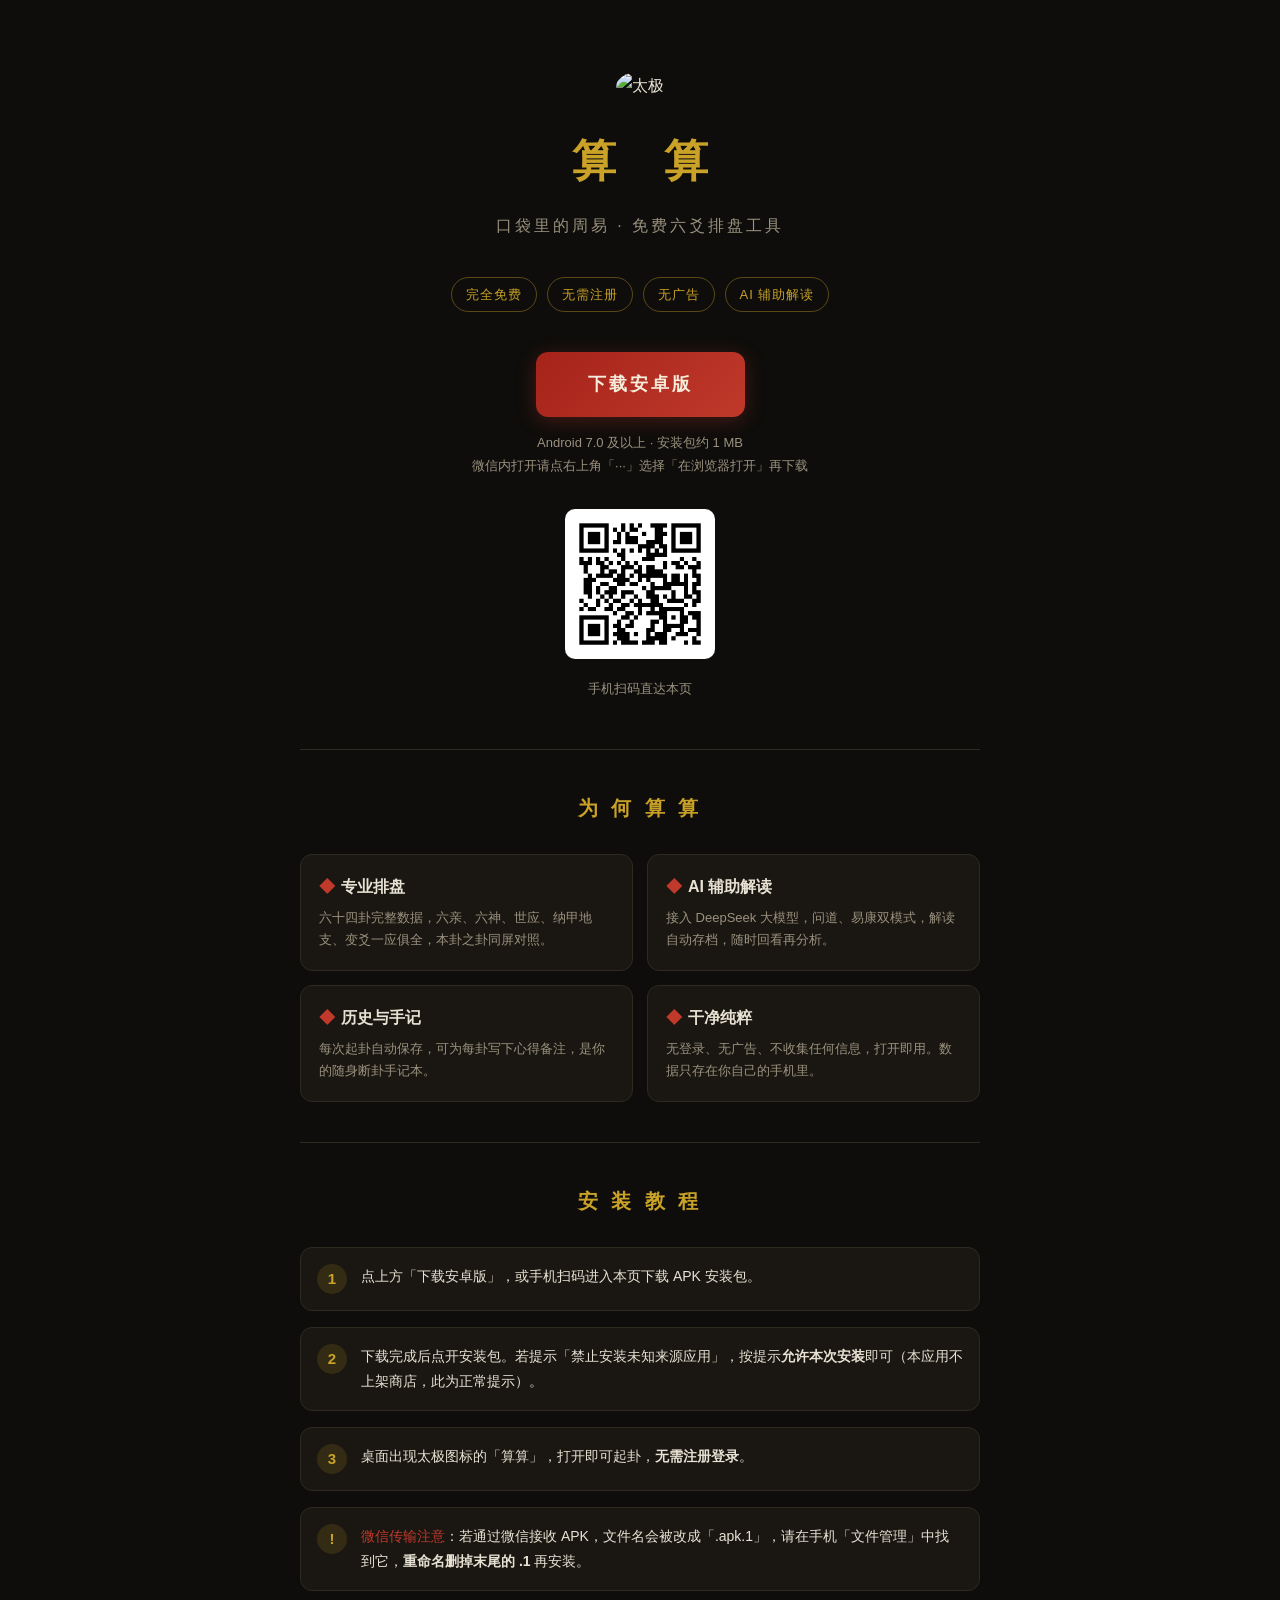
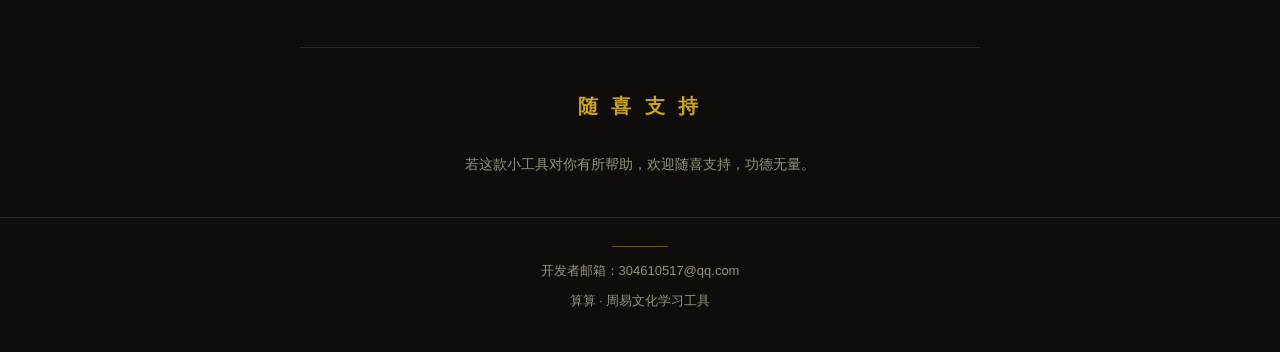
==== docs/index.html @ bb185a6b "Add files via upload" ====
<!DOCTYPE html>
<html lang="zh-CN">
<head>
<meta charset="UTF-8">
<meta name="viewport" content="width=device-width, initial-scale=1.0">
<title>算算 · 免费六爻排盘工具</title>
<meta name="description" content="算算：口袋里的周易。免费无广告的六爻排盘工具，AI 辅助解读，问道易康双模式。">
<style>
  * { margin: 0; padding: 0; box-sizing: border-box; }
  :root {
    --bg: #0e0d0b; --bg-card: #1a1712; --bg-soft: #221e17;
    --text: #e8e2d4; --text-dim: #9a917e;
    --gold: #c9a227; --cinnabar: #c0392b; --line: #2e2a21;
  }
  body {
    background: var(--bg); color: var(--text);
    font-family: "PingFang SC", "Hiragino Sans GB", "Microsoft YaHei", "Noto Sans SC", sans-serif;
    line-height: 1.8;
  }
  .wrap { max-width: 720px; margin: 0 auto; padding: 0 20px; }

  /* 头部 */
  .hero { text-align: center; padding: 72px 20px 48px; }
  .hero svg { margin-bottom: 20px; }
  .hero h1 {
    font-size: 44px; letter-spacing: 18px; text-indent: 18px;
    color: var(--gold); font-weight: 600; margin-bottom: 12px;
  }
  .hero .tagline { color: var(--text-dim); font-size: 16px; letter-spacing: 3px; margin-bottom: 36px; }
  .badges { display: flex; justify-content: center; gap: 10px; flex-wrap: wrap; margin-bottom: 40px; }
  .badge {
    font-size: 13px; color: var(--gold);
    border: 1px solid rgba(201,162,39,.4); border-radius: 999px;
    padding: 5px 14px; letter-spacing: 1px;
  }
  .dl-btn {
    display: inline-block; text-decoration: none;
    background: linear-gradient(135deg, #a5231a, var(--cinnabar));
    color: #f5ecd9; font-size: 18px; font-weight: 600; letter-spacing: 3px;
    padding: 16px 52px; border-radius: 12px;
    box-shadow: 0 4px 20px rgba(192,57,43,.3);
  }
  .dl-btn:active { opacity: .85; }
  .dl-note { margin-top: 14px; font-size: 13px; color: var(--text-dim); }
  .qr-box { margin-top: 32px; }
  .qr-box img { width: 150px; height: 150px; border-radius: 10px; background: #fff; padding: 6px; }
  .qr-box p { font-size: 13px; color: var(--text-dim); margin-top: 8px; }

  /* 分区 */
  section { padding: 40px 0; border-top: 1px solid var(--line); }
  h2 {
    font-size: 20px; color: var(--gold); letter-spacing: 4px;
    text-align: center; margin-bottom: 28px; font-weight: 600;
  }

  /* 特性 */
  .feat-grid { display: grid; grid-template-columns: 1fr 1fr; gap: 14px; }
  .feat {
    background: var(--bg-card); border: 1px solid var(--line);
    border-radius: 12px; padding: 18px;
  }
  .feat h3 { font-size: 16px; color: var(--text); margin-bottom: 6px; }
  .feat h3 .dot { color: var(--cinnabar); margin-right: 6px; }
  .feat p { font-size: 13px; color: var(--text-dim); line-height: 1.7; }

  /* 安装步骤 */
  .steps { counter-reset: step; }
  .step {
    display: flex; gap: 14px; margin-bottom: 16px;
    background: var(--bg-card); border: 1px solid var(--line);
    border-radius: 12px; padding: 16px;
  }
  .step-num {
    flex-shrink: 0; width: 30px; height: 30px; border-radius: 50%;
    background: rgba(201,162,39,.15); color: var(--gold);
    display: flex; align-items: center; justify-content: center;
    font-size: 15px; font-weight: 600;
  }
  .step p { font-size: 14px; color: var(--text); }
  .step .warn { color: var(--cinnabar); }

  /* 随喜 */
  .donate { text-align: center; }
  .donate img { width: 220px; height: 220px; border-radius: 12px; background: #fff; padding: 8px; }
  .donate p { font-size: 14px; color: var(--text-dim); margin-top: 14px; }

  /* 页脚 */
  footer {
    border-top: 1px solid var(--line); padding: 28px 0 40px;
    text-align: center; font-size: 13px; color: var(--text-dim);
  }
  footer .fline { width: 56px; height: 1px; background: var(--gold); opacity: .5; margin: 0 auto 12px; }

  @media (max-width: 520px) {
    .hero h1 { font-size: 34px; letter-spacing: 12px; text-indent: 12px; }
    .feat-grid { grid-template-columns: 1fr; }
  }
</style>
</head>
<body>

<div class="hero">
  <img src="taiji-icon.png" width="96" height="96" alt="太极" style="border-radius: 50%; margin-bottom: 20px;">
  <h1>算 算</h1>
  <p class="tagline">口袋里的周易 · 免费六爻排盘工具</p>
  <div class="badges">
    <span class="badge">完全免费</span>
    <span class="badge">无需注册</span>
    <span class="badge">无广告</span>
    <span class="badge">AI 辅助解读</span>
  </div>
  <a class="dl-btn" href="app-debug.apk">下载安卓版</a>
  <p class="dl-note">Android 7.0 及以上 · 安装包约 1 MB<br>微信内打开请点右上角「···」选择「在浏览器打开」再下载</p>
  <div class="qr-box">
    <img src="qr-site.png" alt="手机扫码下载">
    <p>手机扫码直达本页</p>
  </div>
</div>

<div class="wrap">

  <section>
    <h2>为 何 算 算</h2>
    <div class="feat-grid">
      <div class="feat">
        <h3><span class="dot">◆</span>专业排盘</h3>
        <p>六十四卦完整数据，六亲、六神、世应、纳甲地支、变爻一应俱全，本卦之卦同屏对照。</p>
      </div>
      <div class="feat">
        <h3><span class="dot">◆</span>AI 辅助解读</h3>
        <p>接入 DeepSeek 大模型，问道、易康双模式，解读自动存档，随时回看再分析。</p>
      </div>
      <div class="feat">
        <h3><span class="dot">◆</span>历史与手记</h3>
        <p>每次起卦自动保存，可为每卦写下心得备注，是你的随身断卦手记本。</p>
      </div>
      <div class="feat">
        <h3><span class="dot">◆</span>干净纯粹</h3>
        <p>无登录、无广告、不收集任何信息，打开即用。数据只存在你自己的手机里。</p>
      </div>
    </div>
  </section>

  <section>
    <h2>安 装 教 程</h2>
    <div class="steps">
      <div class="step">
        <div class="step-num">1</div>
        <p>点上方「下载安卓版」，或手机扫码进入本页下载 APK 安装包。</p>
      </div>
      <div class="step">
        <div class="step-num">2</div>
        <p>下载完成后点开安装包。若提示「禁止安装未知来源应用」，按提示<strong>允许本次安装</strong>即可（本应用不上架商店，此为正常提示）。</p>
      </div>
      <div class="step">
        <div class="step-num">3</div>
        <p>桌面出现太极图标的「算算」，打开即可起卦，<strong>无需注册登录</strong>。</p>
      </div>
      <div class="step">
        <div class="step-num">!</div>
        <p><span class="warn">微信传输注意</span>：若通过微信接收 APK，文件名会被改成「.apk.1」，请在手机「文件管理」中找到它，<strong>重命名删掉末尾的 .1</strong> 再安装。</p>
      </div>
    </div>
  </section>

  <section class="donate">
    <h2>随 喜 支 持</h2>
    <img src="https://mathlan.oss-cn-beijing.aliyuncs.com/liuyao.png" alt="随喜收款码" onerror="this.style.display='none'">
    <p>若这款小工具对你有所帮助，欢迎随喜支持，功德无量。</p>
  </section>

</div>

<footer>
  <div class="fline"></div>
  <p>开发者邮箱：304610517@qq.com</p>
  <p style="margin-top:6px">算算 · 周易文化学习工具</p>
</footer>

</body>
</html>
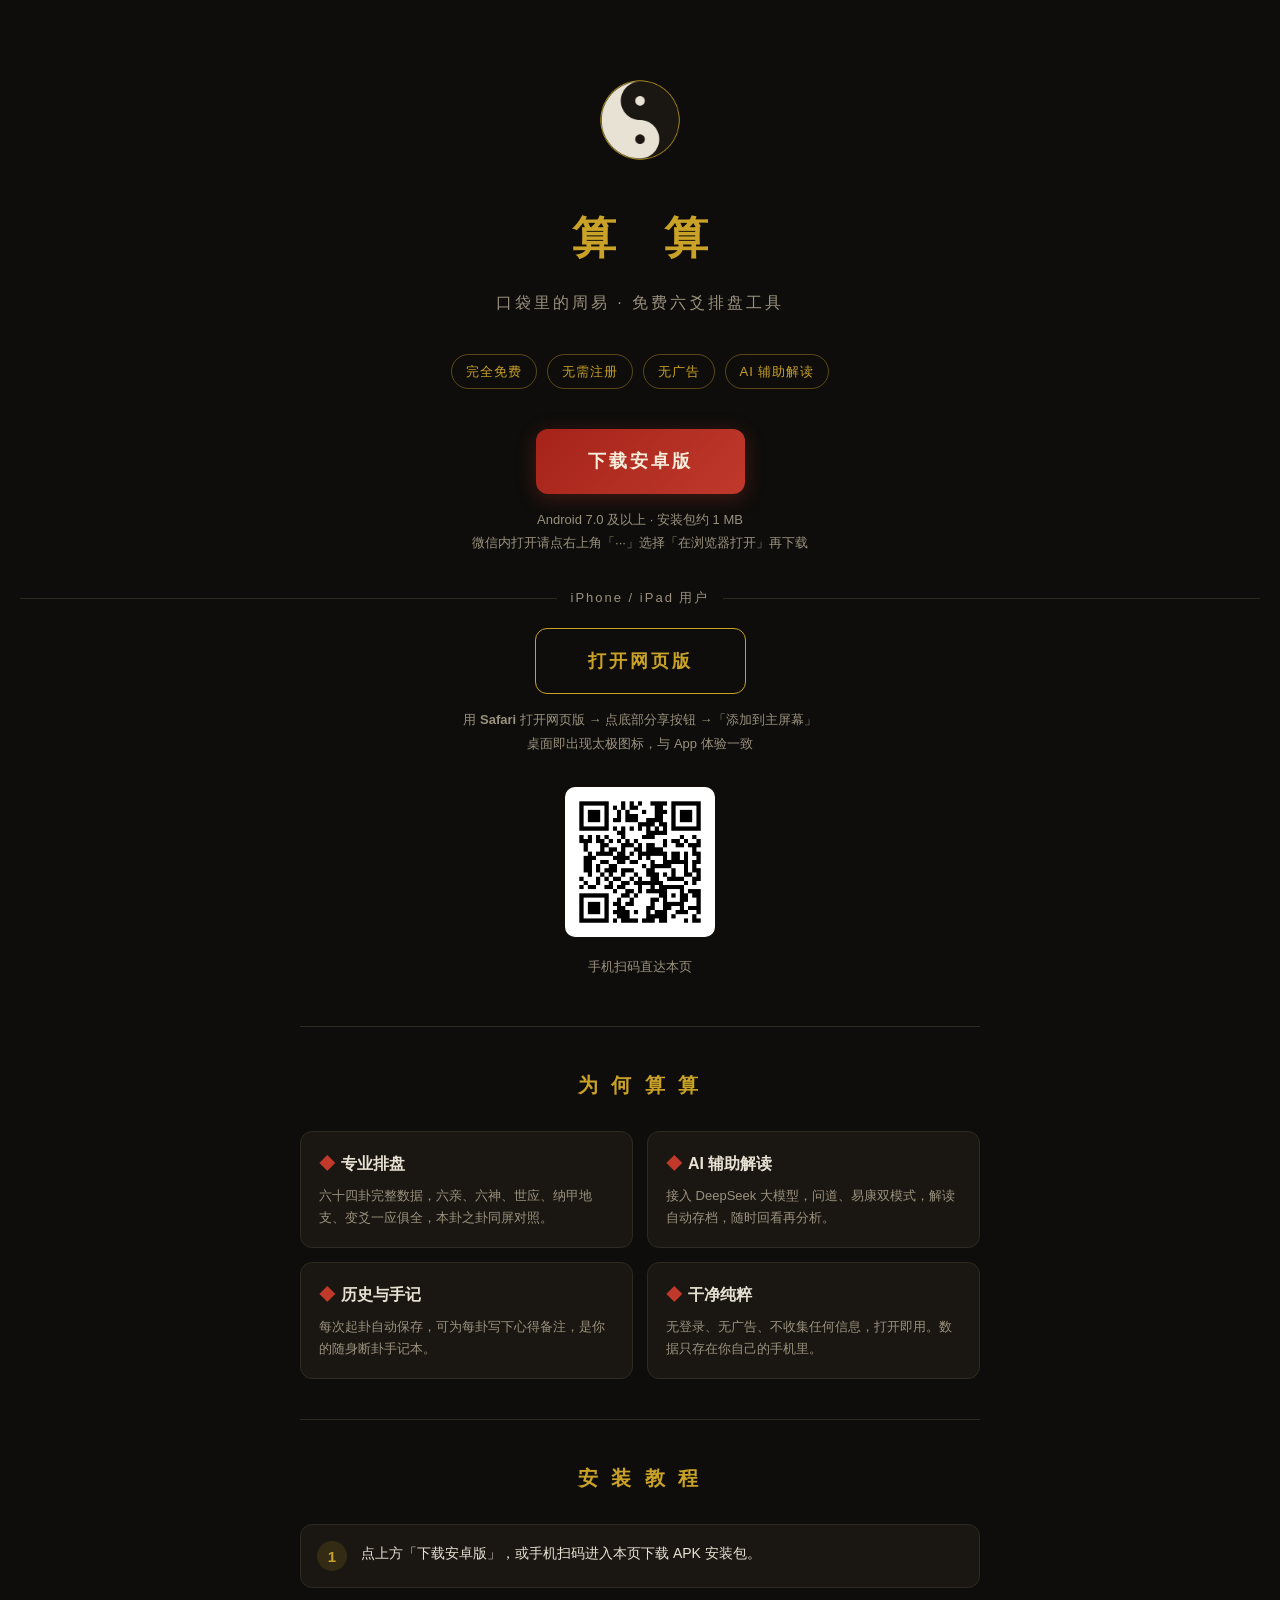
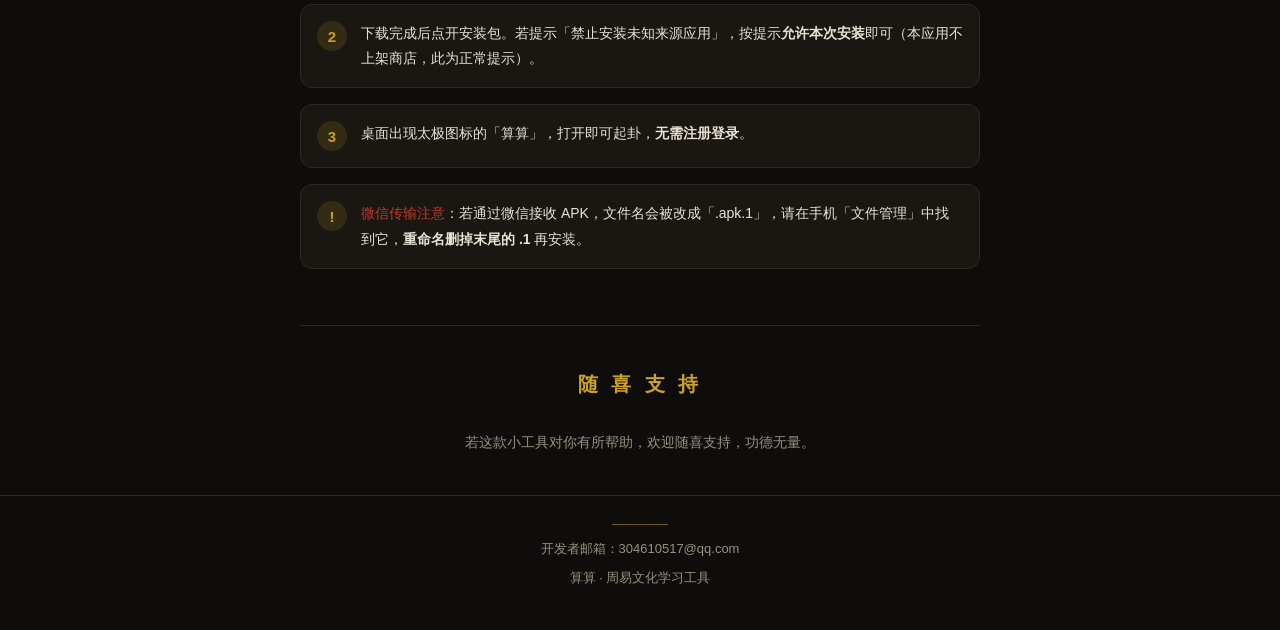
==== commit cea161d2: "Add files via upload" ====
--- a/docs/index.html
+++ b/docs/index.html
@@ -42,6 +42,10 @@
   }
   .dl-btn:active { opacity: .85; }
   .dl-note { margin-top: 14px; font-size: 13px; color: var(--text-dim); }
+  .ios-box { margin-top: 32px; }
+  .ios-divider { display: flex; align-items: center; gap: 14px; margin-bottom: 18px; color: var(--text-dim); font-size: 13px; letter-spacing: 2px; }
+  .ios-divider::before, .ios-divider::after { content: ""; flex: 1; height: 1px; background: var(--line); }
+  .dl-btn-ios { background: none; border: 1px solid var(--gold); color: var(--gold); box-shadow: none; }
   .qr-box { margin-top: 32px; }
   .qr-box img { width: 150px; height: 150px; border-radius: 10px; background: #fff; padding: 6px; }
   .qr-box p { font-size: 13px; color: var(--text-dim); margin-top: 8px; }
@@ -111,6 +115,11 @@
   </div>
   <a class="dl-btn" href="app-debug.apk">下载安卓版</a>
   <p class="dl-note">Android 7.0 及以上 · 安装包约 1 MB<br>微信内打开请点右上角「···」选择「在浏览器打开」再下载</p>
+  <div class="ios-box">
+    <div class="ios-divider"><span>iPhone / iPad 用户</span></div>
+    <a class="dl-btn dl-btn-ios" href="app/">打开网页版</a>
+    <p class="dl-note">用 <strong>Safari</strong> 打开网页版 → 点底部分享按钮 →「添加到主屏幕」<br>桌面即出现太极图标，与 App 体验一致</p>
+  </div>
   <div class="qr-box">
     <img src="qr-site.png" alt="手机扫码下载">
     <p>手机扫码直达本页</p>
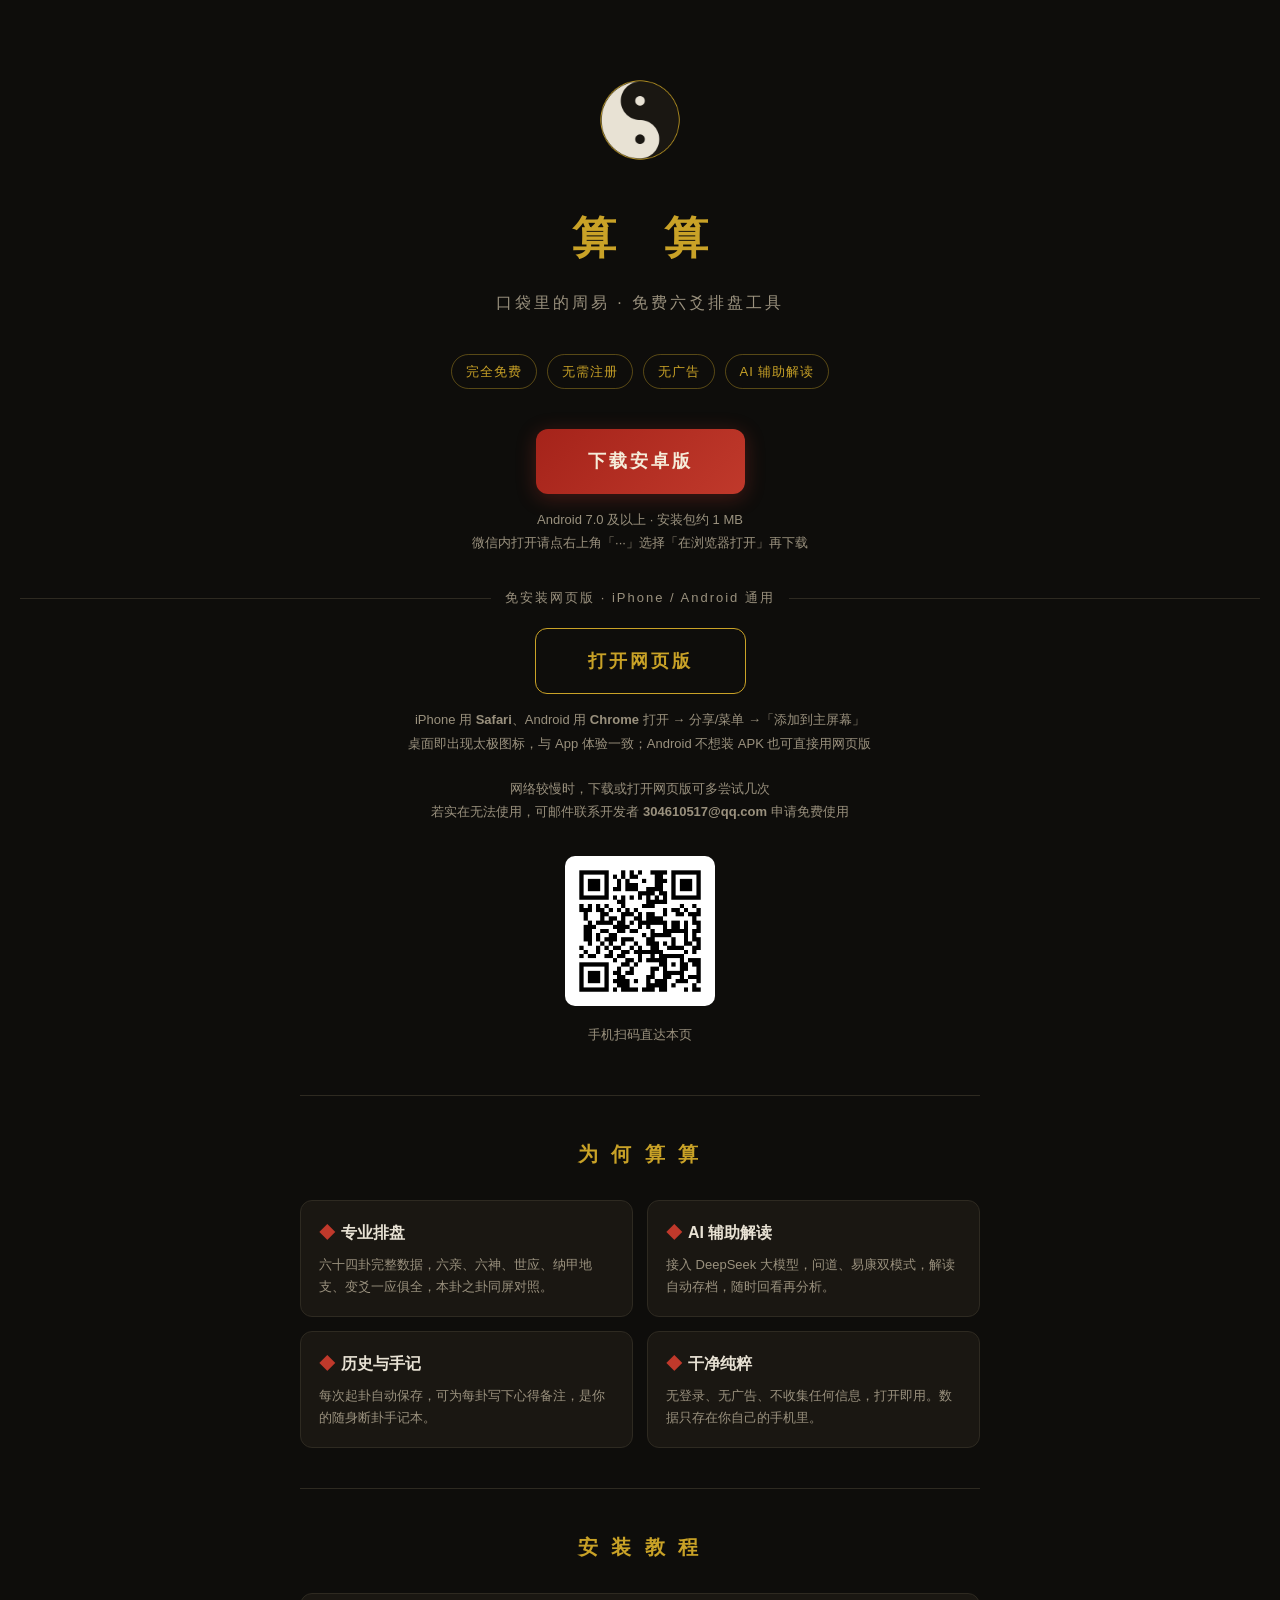
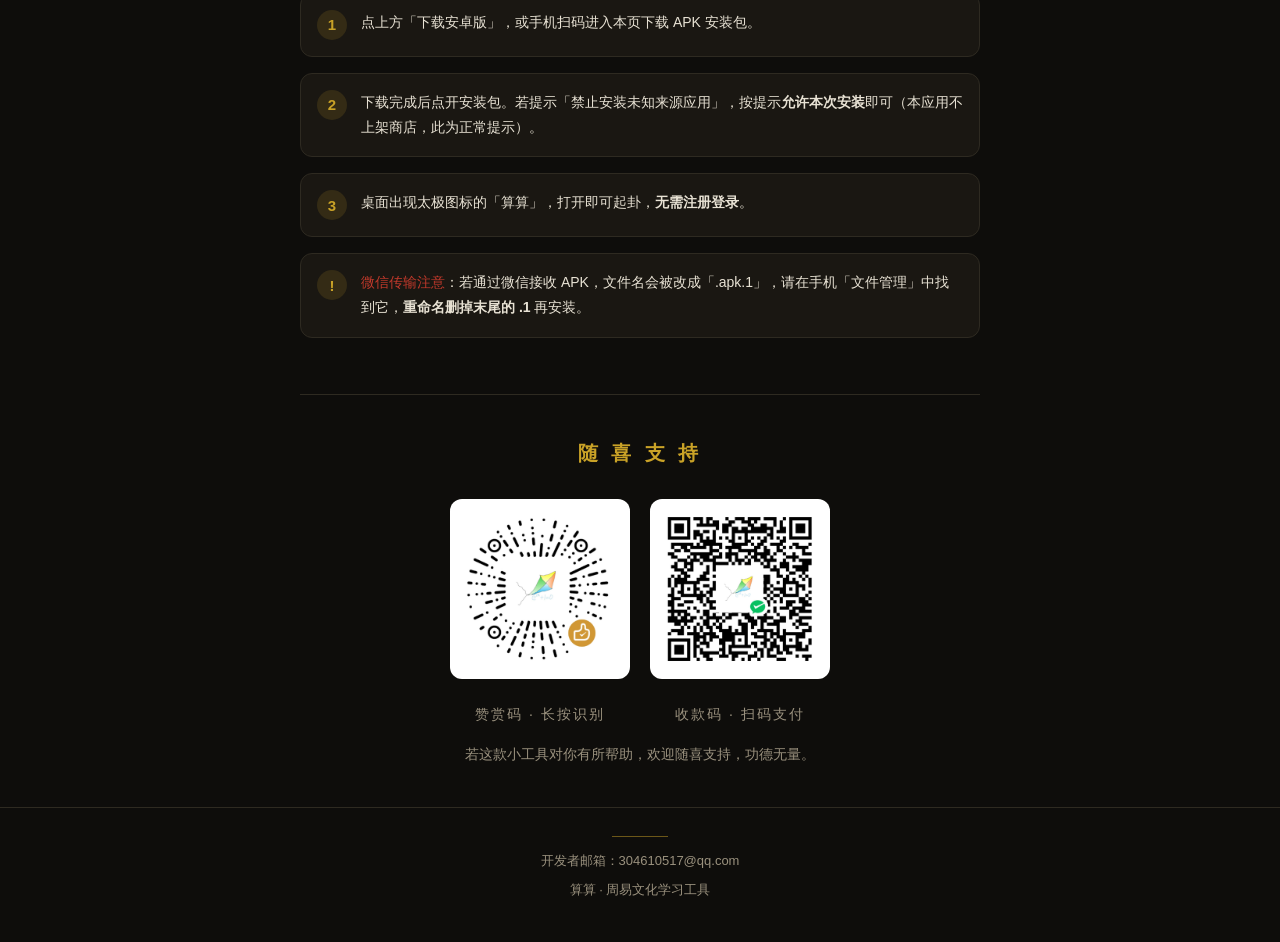
==== commit b04e913c: "Add files via upload" ====
--- a/docs/index.html
+++ b/docs/index.html
@@ -85,7 +85,9 @@
 
   /* 随喜 */
   .donate { text-align: center; }
-  .donate img { width: 220px; height: 220px; border-radius: 12px; background: #fff; padding: 8px; }
+  .donate-row { display: flex; gap: 20px; justify-content: center; align-items: flex-start; flex-wrap: wrap; }
+  .donate-item img { width: 180px; height: 180px; border-radius: 12px; background: #fff; padding: 8px; }
+  .donate-label { font-size: 13px; color: var(--text-dim); margin-top: 8px; letter-spacing: 2px; }
   .donate p { font-size: 14px; color: var(--text-dim); margin-top: 14px; }
 
   /* 页脚 */
@@ -116,10 +118,11 @@
   <a class="dl-btn" href="app-debug.apk">下载安卓版</a>
   <p class="dl-note">Android 7.0 及以上 · 安装包约 1 MB<br>微信内打开请点右上角「···」选择「在浏览器打开」再下载</p>
   <div class="ios-box">
-    <div class="ios-divider"><span>iPhone / iPad 用户</span></div>
+    <div class="ios-divider"><span>免安装网页版 · iPhone / Android 通用</span></div>
     <a class="dl-btn dl-btn-ios" href="app/">打开网页版</a>
-    <p class="dl-note">用 <strong>Safari</strong> 打开网页版 → 点底部分享按钮 →「添加到主屏幕」<br>桌面即出现太极图标，与 App 体验一致</p>
+    <p class="dl-note">iPhone 用 <strong>Safari</strong>、Android 用 <strong>Chrome</strong> 打开 → 分享/菜单 →「添加到主屏幕」<br>桌面即出现太极图标，与 App 体验一致；Android 不想装 APK 也可直接用网页版</p>
   </div>
+  <p class="dl-note" style="margin-top: 22px;">网络较慢时，下载或打开网页版可多尝试几次<br>若实在无法使用，可邮件联系开发者 <strong>304610517@qq.com</strong> 申请免费使用</p>
   <div class="qr-box">
     <img src="qr-site.png" alt="手机扫码下载">
     <p>手机扫码直达本页</p>
@@ -174,7 +177,16 @@
 
   <section class="donate">
     <h2>随 喜 支 持</h2>
-    <img src="https://mathlan.oss-cn-beijing.aliyuncs.com/liuyao.png" alt="随喜收款码" onerror="this.style.display='none'">
+    <div class="donate-row">
+      <div class="donate-item">
+        <img src="reward.png" alt="赞赏码">
+        <p class="donate-label">赞赏码 · 长按识别</p>
+      </div>
+      <div class="donate-item">
+        <img src="payment.png" alt="收款码">
+        <p class="donate-label">收款码 · 扫码支付</p>
+      </div>
+    </div>
     <p>若这款小工具对你有所帮助，欢迎随喜支持，功德无量。</p>
   </section>
 
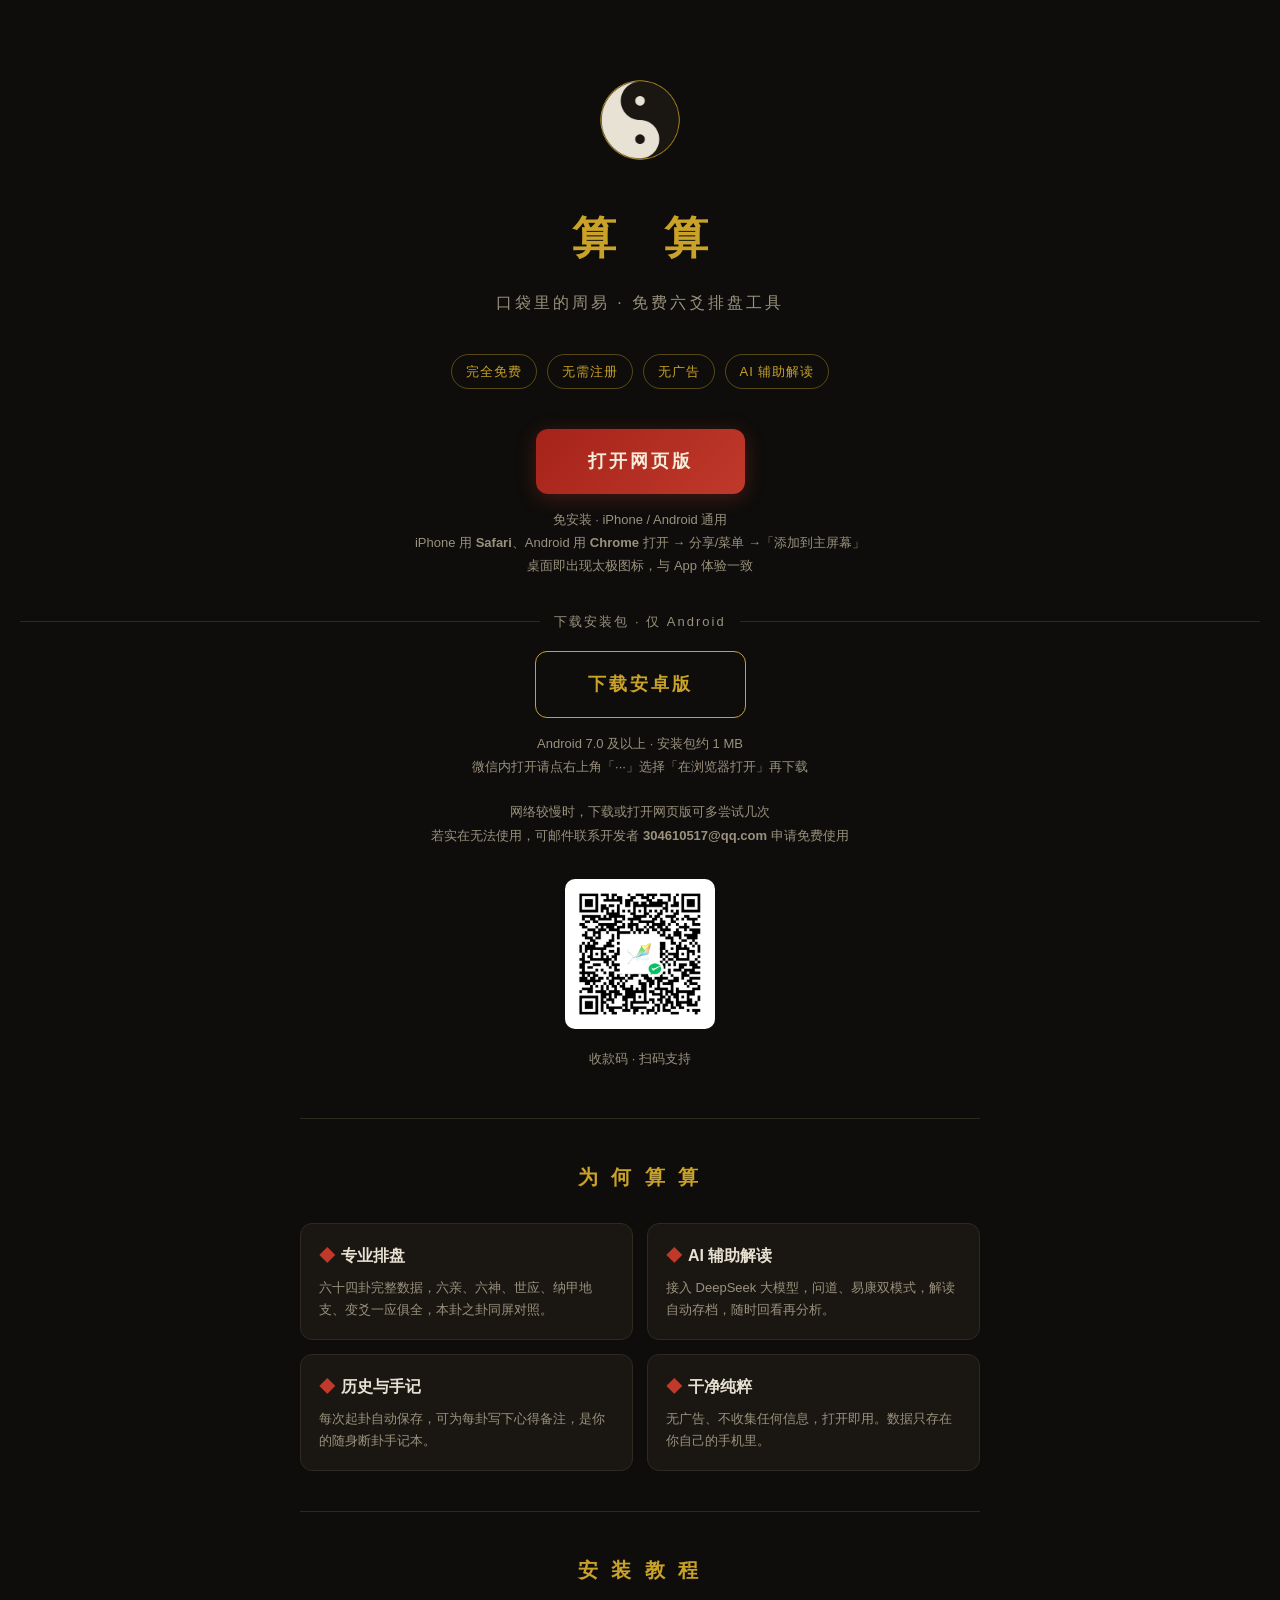
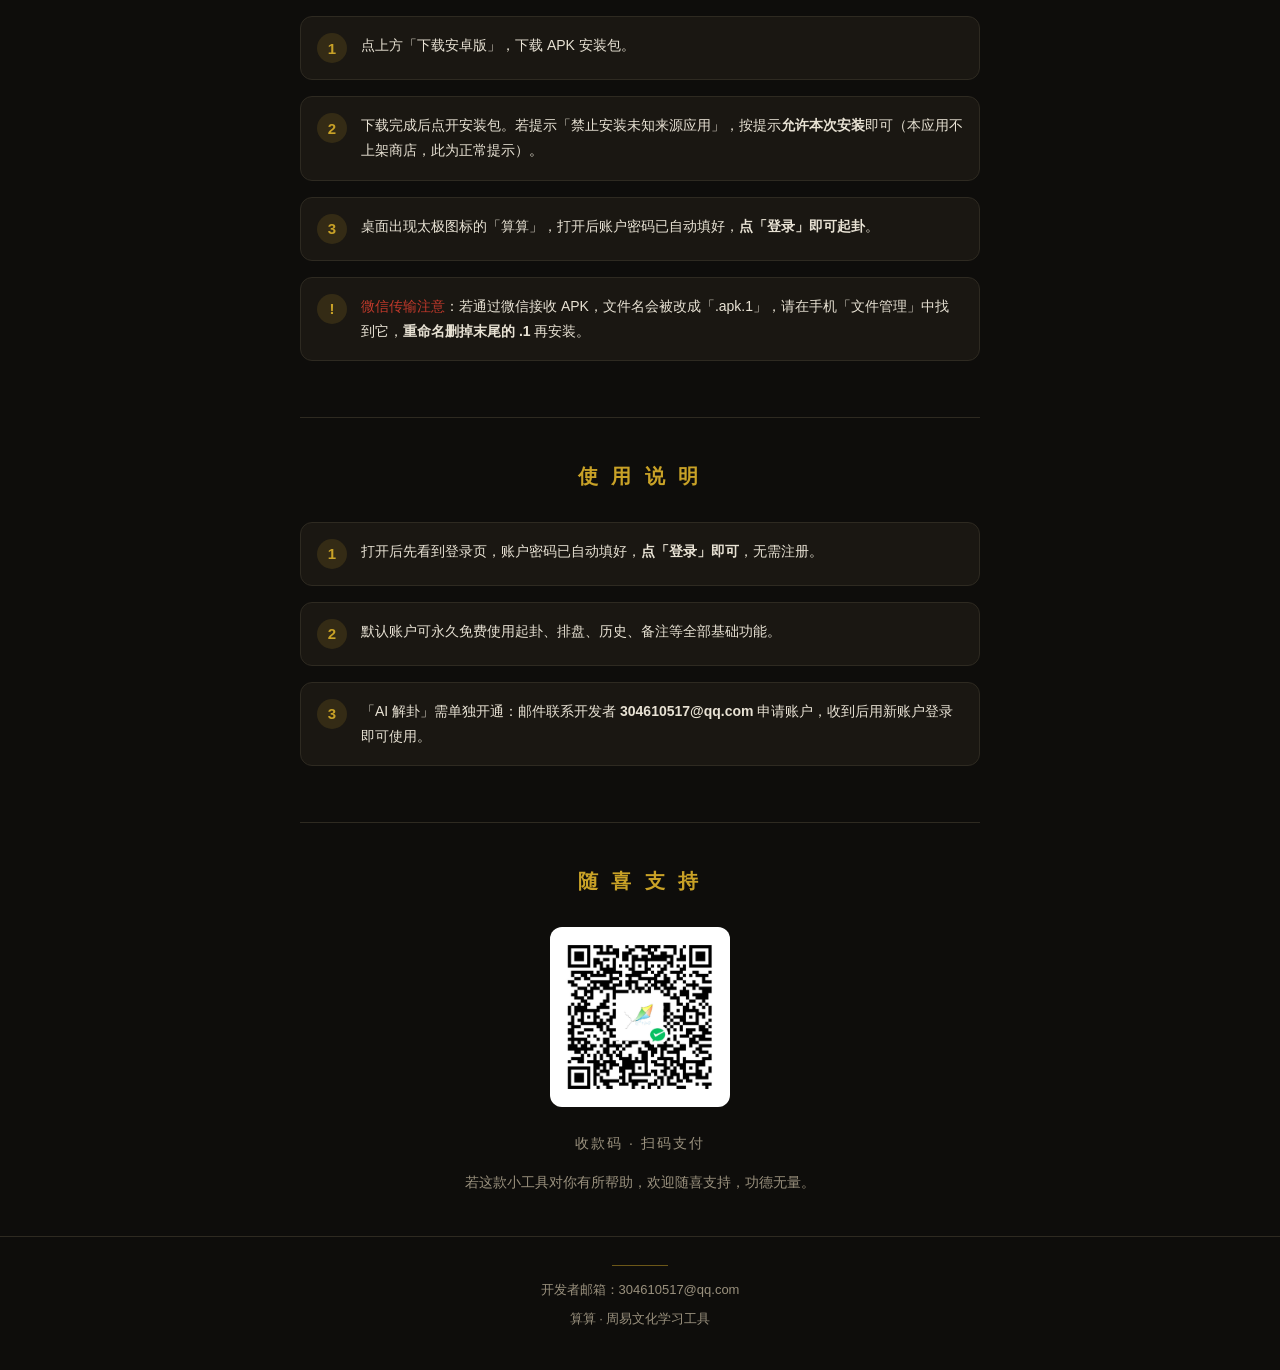
==== commit e5ab22cf: "Add files via upload" ====
--- a/docs/index.html
+++ b/docs/index.html
@@ -115,17 +115,17 @@
     <span class="badge">无广告</span>
     <span class="badge">AI 辅助解读</span>
   </div>
-  <a class="dl-btn" href="app-debug.apk">下载安卓版</a>
-  <p class="dl-note">Android 7.0 及以上 · 安装包约 1 MB<br>微信内打开请点右上角「···」选择「在浏览器打开」再下载</p>
+  <a class="dl-btn" href="app/">打开网页版</a>
+  <p class="dl-note">免安装 · iPhone / Android 通用<br>iPhone 用 <strong>Safari</strong>、Android 用 <strong>Chrome</strong> 打开 → 分享/菜单 →「添加到主屏幕」<br>桌面即出现太极图标，与 App 体验一致</p>
   <div class="ios-box">
-    <div class="ios-divider"><span>免安装网页版 · iPhone / Android 通用</span></div>
-    <a class="dl-btn dl-btn-ios" href="app/">打开网页版</a>
-    <p class="dl-note">iPhone 用 <strong>Safari</strong>、Android 用 <strong>Chrome</strong> 打开 → 分享/菜单 →「添加到主屏幕」<br>桌面即出现太极图标，与 App 体验一致；Android 不想装 APK 也可直接用网页版</p>
+    <div class="ios-divider"><span>下载安装包 · 仅 Android</span></div>
+    <a class="dl-btn dl-btn-ios" href="app-debug.apk">下载安卓版</a>
+    <p class="dl-note">Android 7.0 及以上 · 安装包约 1 MB<br>微信内打开请点右上角「···」选择「在浏览器打开」再下载</p>
   </div>
   <p class="dl-note" style="margin-top: 22px;">网络较慢时，下载或打开网页版可多尝试几次<br>若实在无法使用，可邮件联系开发者 <strong>304610517@qq.com</strong> 申请免费使用</p>
   <div class="qr-box">
-    <img src="qr-site.png" alt="手机扫码下载">
-    <p>手机扫码直达本页</p>
+    <img src="payment.png" alt="收款码">
+    <p>收款码 · 扫码支持</p>
   </div>
 </div>
 
@@ -148,7 +148,7 @@
       </div>
       <div class="feat">
         <h3><span class="dot">◆</span>干净纯粹</h3>
-        <p>无登录、无广告、不收集任何信息，打开即用。数据只存在你自己的手机里。</p>
+        <p>无广告、不收集任何信息，打开即用。数据只存在你自己的手机里。</p>
       </div>
     </div>
   </section>
@@ -158,7 +158,7 @@
     <div class="steps">
       <div class="step">
         <div class="step-num">1</div>
-        <p>点上方「下载安卓版」，或手机扫码进入本页下载 APK 安装包。</p>
+        <p>点上方「下载安卓版」，下载 APK 安装包。</p>
       </div>
       <div class="step">
         <div class="step-num">2</div>
@@ -166,11 +166,29 @@
       </div>
       <div class="step">
         <div class="step-num">3</div>
-        <p>桌面出现太极图标的「算算」，打开即可起卦，<strong>无需注册登录</strong>。</p>
+        <p>桌面出现太极图标的「算算」，打开后账户密码已自动填好，<strong>点「登录」即可起卦</strong>。</p>
       </div>
       <div class="step">
         <div class="step-num">!</div>
         <p><span class="warn">微信传输注意</span>：若通过微信接收 APK，文件名会被改成「.apk.1」，请在手机「文件管理」中找到它，<strong>重命名删掉末尾的 .1</strong> 再安装。</p>
+      </div>
+    </div>
+  </section>
+
+  <section>
+    <h2>使 用 说 明</h2>
+    <div class="steps">
+      <div class="step">
+        <div class="step-num">1</div>
+        <p>打开后先看到登录页，账户密码已自动填好，<strong>点「登录」即可</strong>，无需注册。</p>
+      </div>
+      <div class="step">
+        <div class="step-num">2</div>
+        <p>默认账户可永久免费使用起卦、排盘、历史、备注等全部基础功能。</p>
+      </div>
+      <div class="step">
+        <div class="step-num">3</div>
+        <p>「AI 解卦」需单独开通：邮件联系开发者 <strong>304610517@qq.com</strong> 申请账户，收到后用新账户登录即可使用。</p>
       </div>
     </div>
   </section>
@@ -178,10 +196,6 @@
   <section class="donate">
     <h2>随 喜 支 持</h2>
     <div class="donate-row">
-      <div class="donate-item">
-        <img src="reward.png" alt="赞赏码">
-        <p class="donate-label">赞赏码 · 长按识别</p>
-      </div>
       <div class="donate-item">
         <img src="payment.png" alt="收款码">
         <p class="donate-label">收款码 · 扫码支付</p>
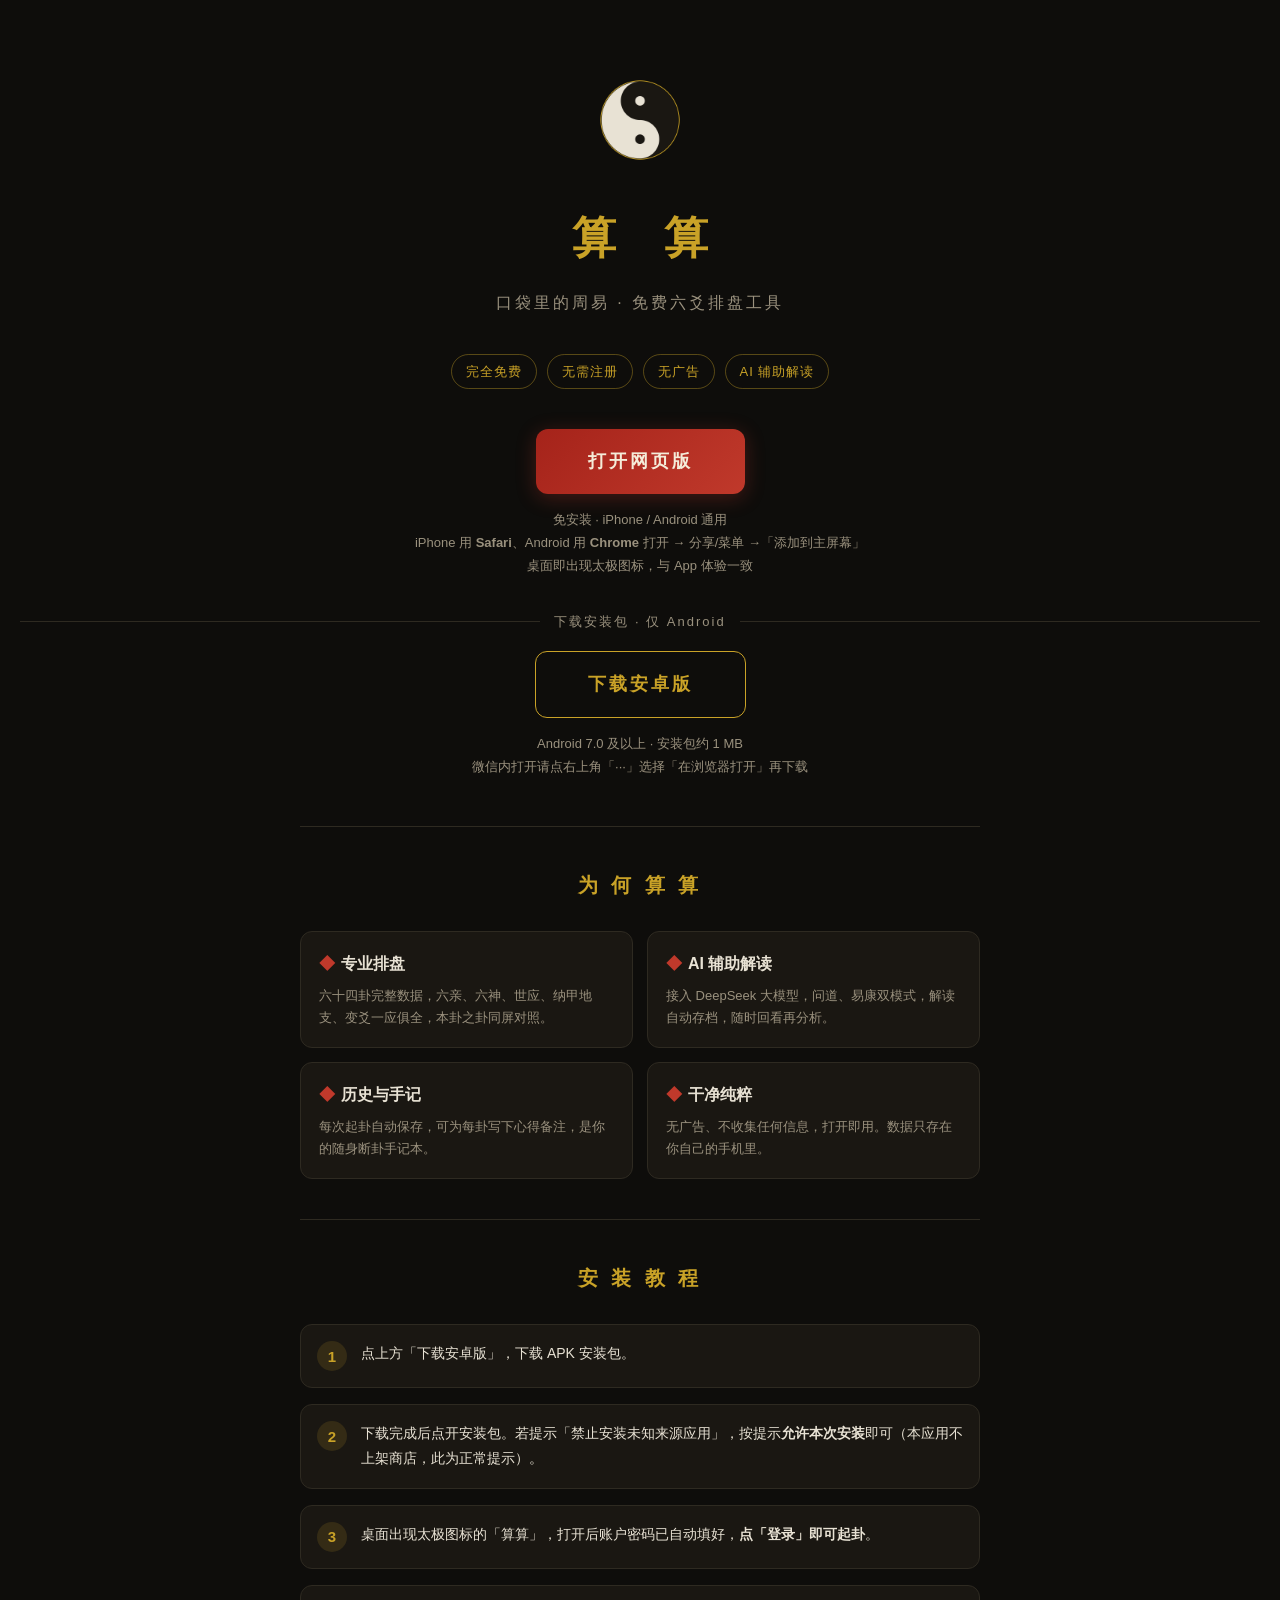
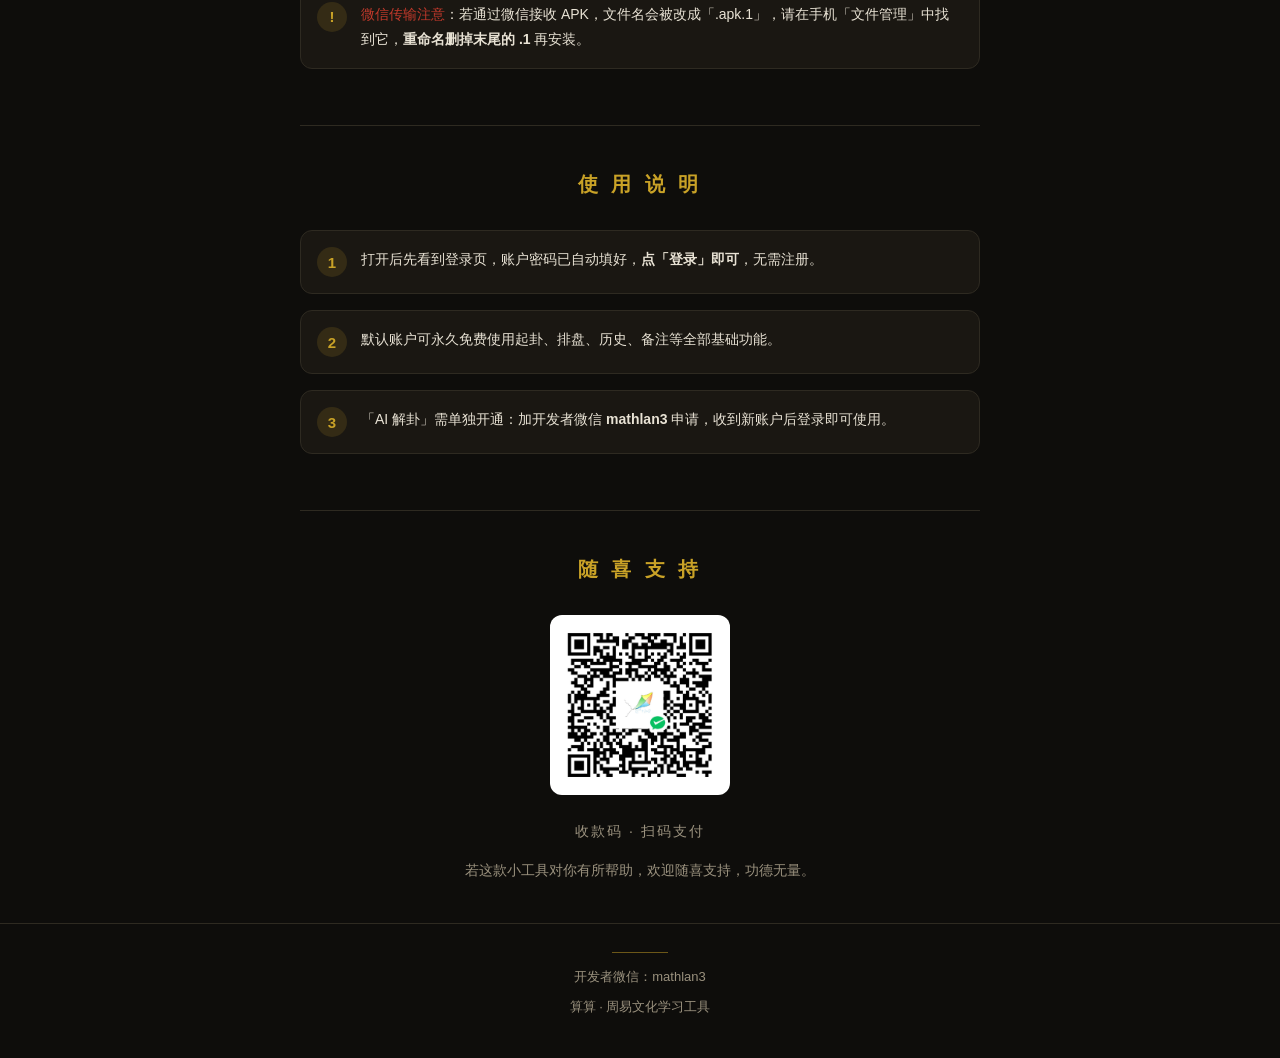
==== commit d98fec06: "Add files via upload" ====
--- a/docs/index.html
+++ b/docs/index.html
@@ -122,11 +122,6 @@
     <a class="dl-btn dl-btn-ios" href="app-debug.apk">下载安卓版</a>
     <p class="dl-note">Android 7.0 及以上 · 安装包约 1 MB<br>微信内打开请点右上角「···」选择「在浏览器打开」再下载</p>
   </div>
-  <p class="dl-note" style="margin-top: 22px;">网络较慢时，下载或打开网页版可多尝试几次<br>若实在无法使用，可邮件联系开发者 <strong>304610517@qq.com</strong> 申请免费使用</p>
-  <div class="qr-box">
-    <img src="payment.png" alt="收款码">
-    <p>收款码 · 扫码支持</p>
-  </div>
 </div>
 
 <div class="wrap">
@@ -188,7 +183,7 @@
       </div>
       <div class="step">
         <div class="step-num">3</div>
-        <p>「AI 解卦」需单独开通：邮件联系开发者 <strong>304610517@qq.com</strong> 申请账户，收到后用新账户登录即可使用。</p>
+        <p>「AI 解卦」需单独开通：加开发者微信 <strong>mathlan3</strong> 申请，收到新账户后登录即可使用。</p>
       </div>
     </div>
   </section>
@@ -208,7 +203,7 @@
 
 <footer>
   <div class="fline"></div>
-  <p>开发者邮箱：304610517@qq.com</p>
+  <p>开发者微信：mathlan3</p>
   <p style="margin-top:6px">算算 · 周易文化学习工具</p>
 </footer>
 
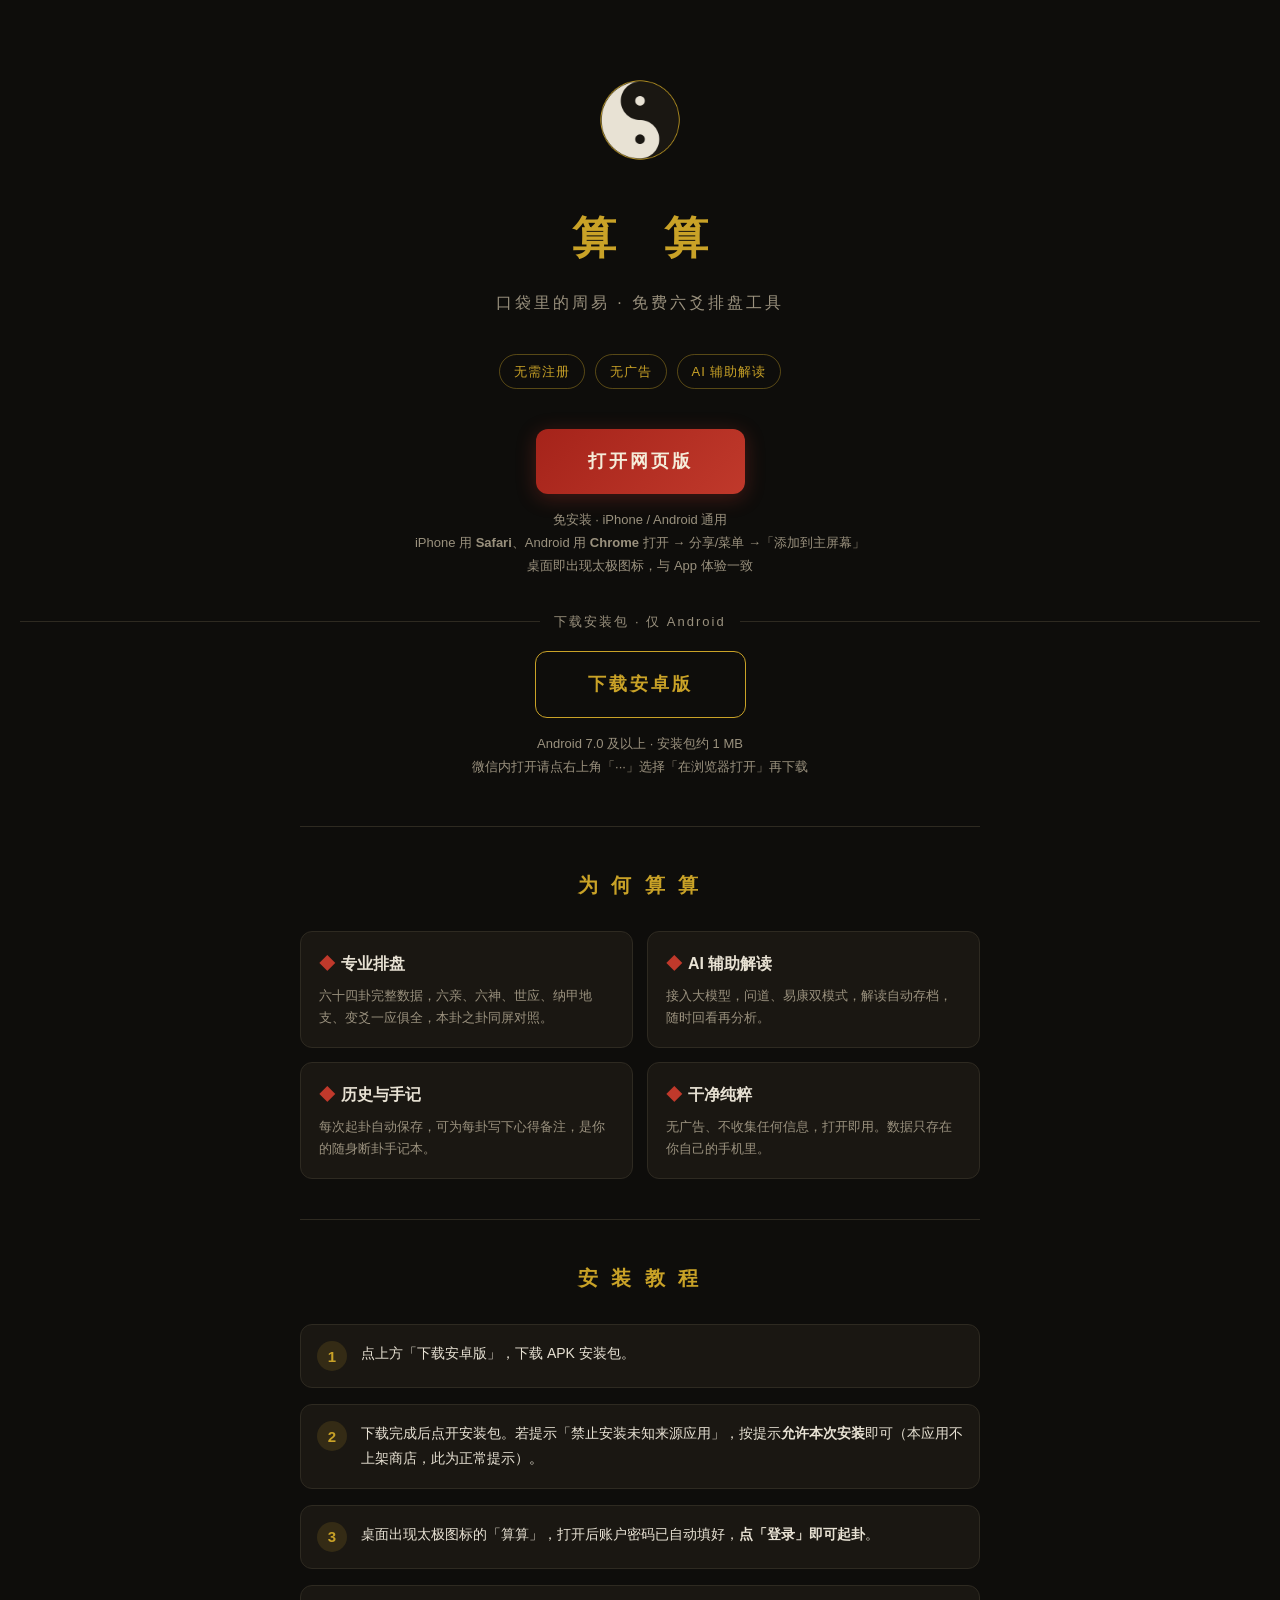
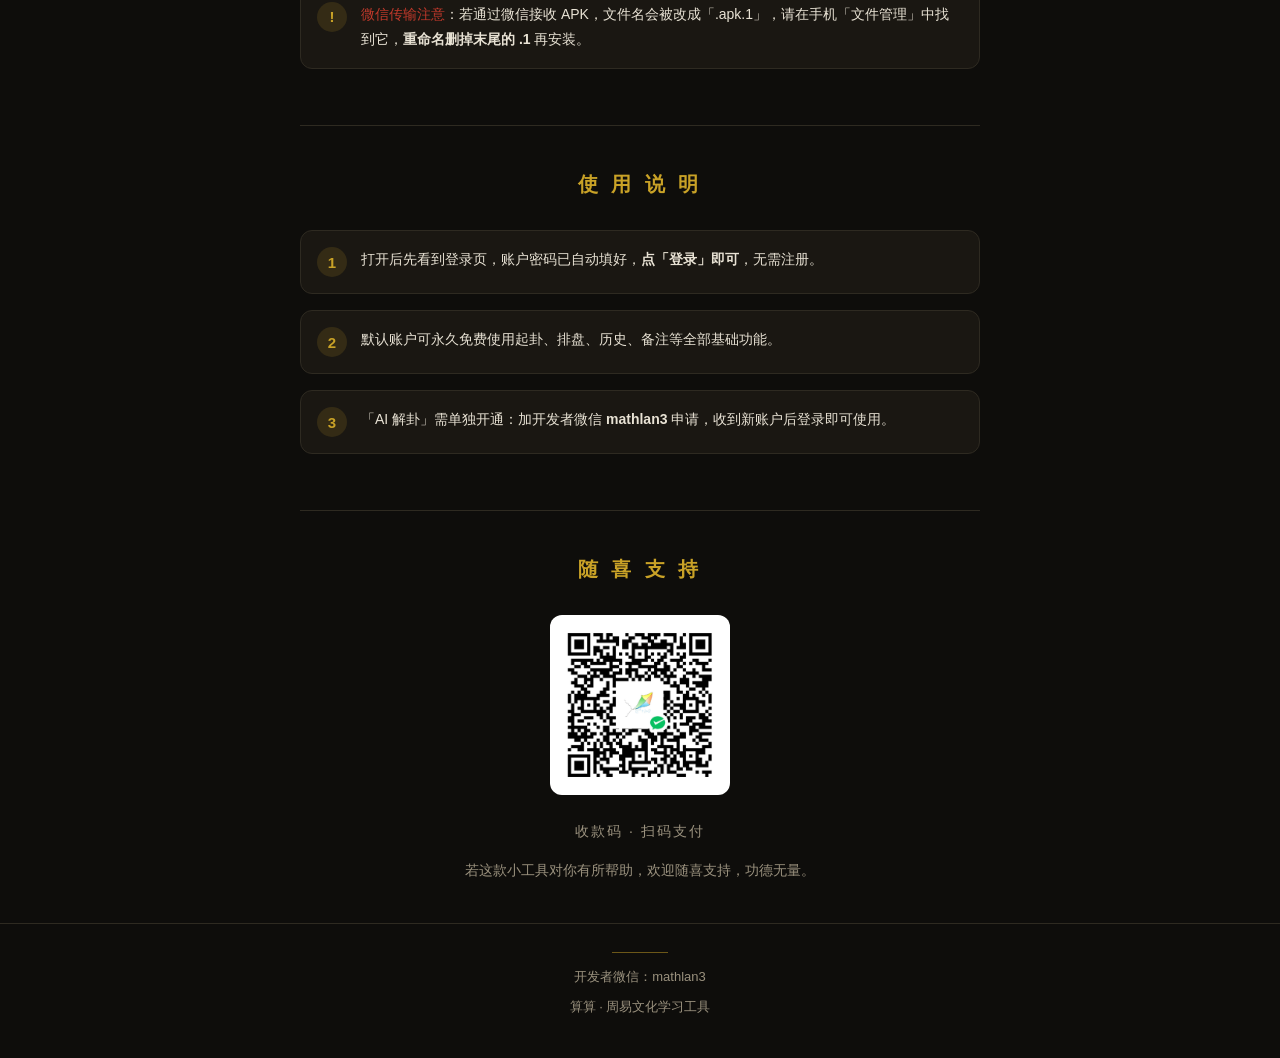
==== commit 6ed8a5da: "Add files via upload" ====
--- a/docs/index.html
+++ b/docs/index.html
@@ -110,7 +110,6 @@
   <h1>算 算</h1>
   <p class="tagline">口袋里的周易 · 免费六爻排盘工具</p>
   <div class="badges">
-    <span class="badge">完全免费</span>
     <span class="badge">无需注册</span>
     <span class="badge">无广告</span>
     <span class="badge">AI 辅助解读</span>
@@ -135,7 +134,7 @@
       </div>
       <div class="feat">
         <h3><span class="dot">◆</span>AI 辅助解读</h3>
-        <p>接入 DeepSeek 大模型，问道、易康双模式，解读自动存档，随时回看再分析。</p>
+        <p>接入大模型，问道、易康双模式，解读自动存档，随时回看再分析。</p>
       </div>
       <div class="feat">
         <h3><span class="dot">◆</span>历史与手记</h3>
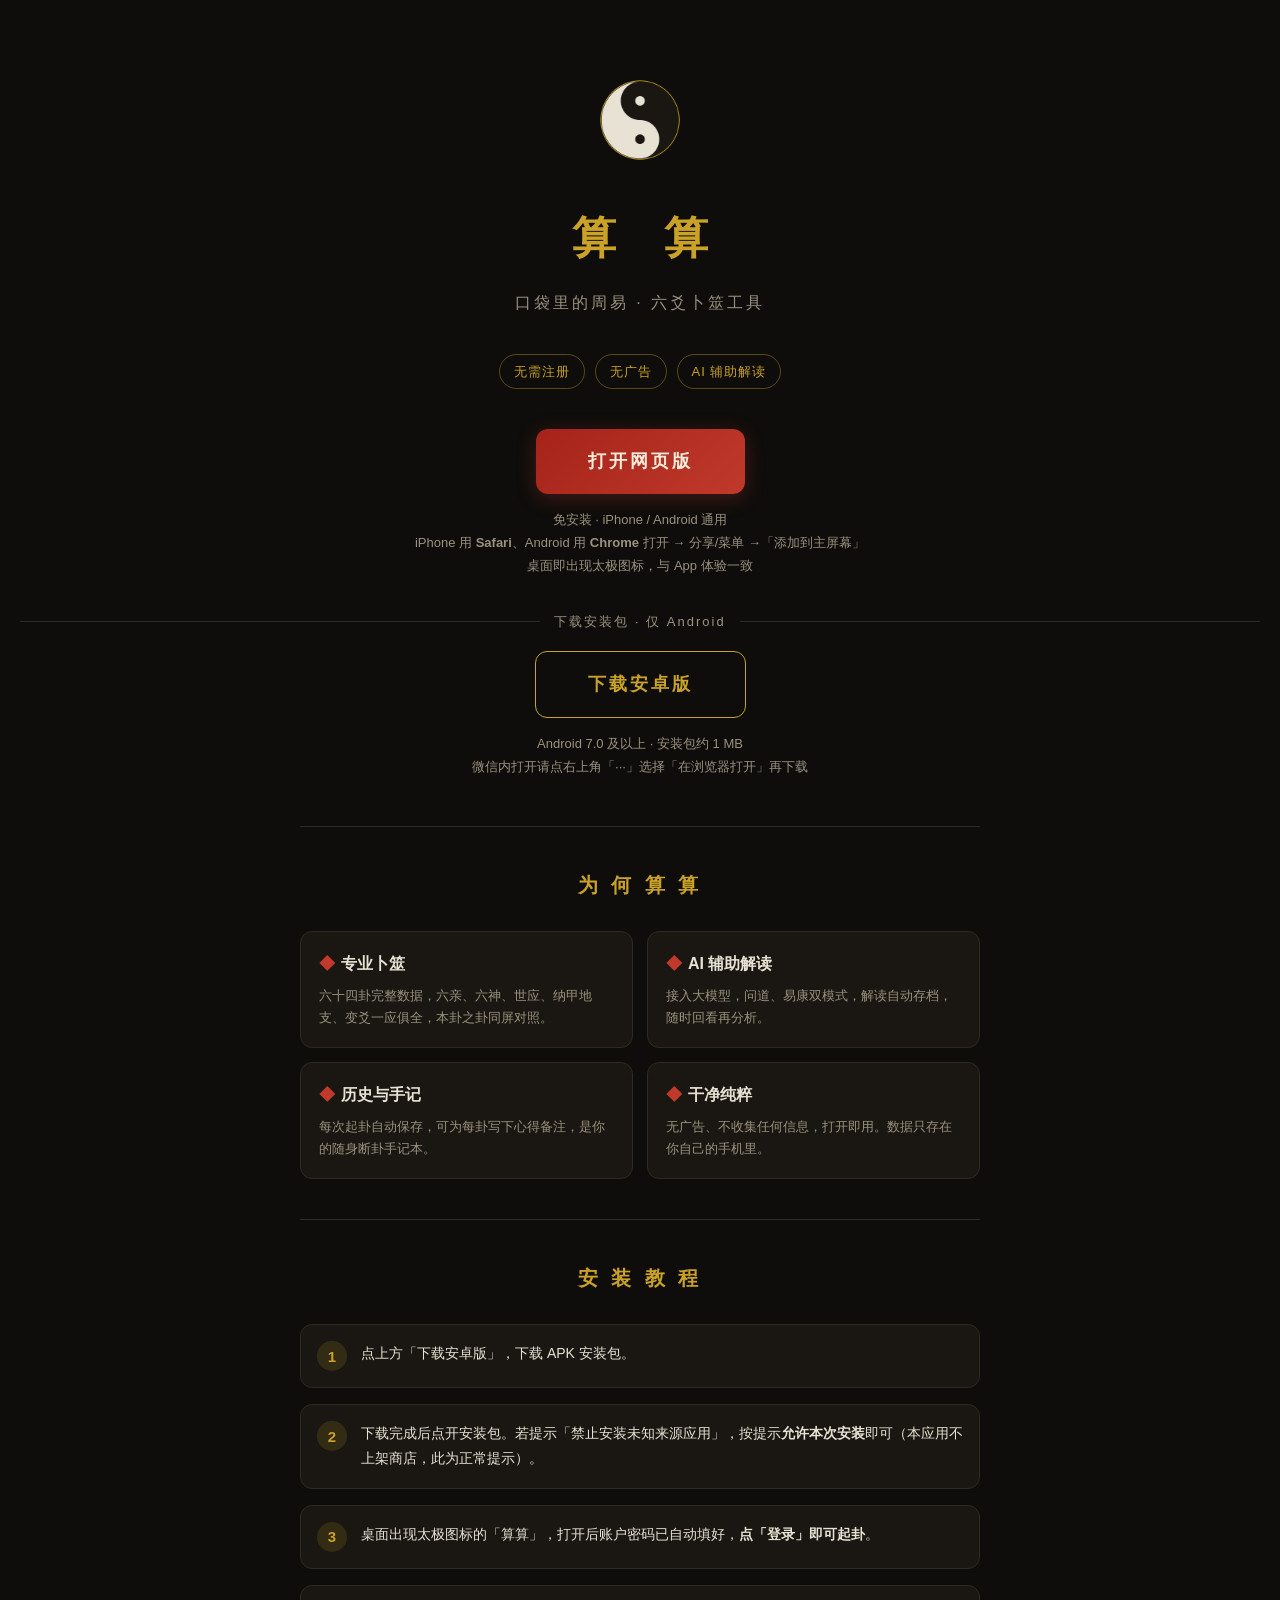
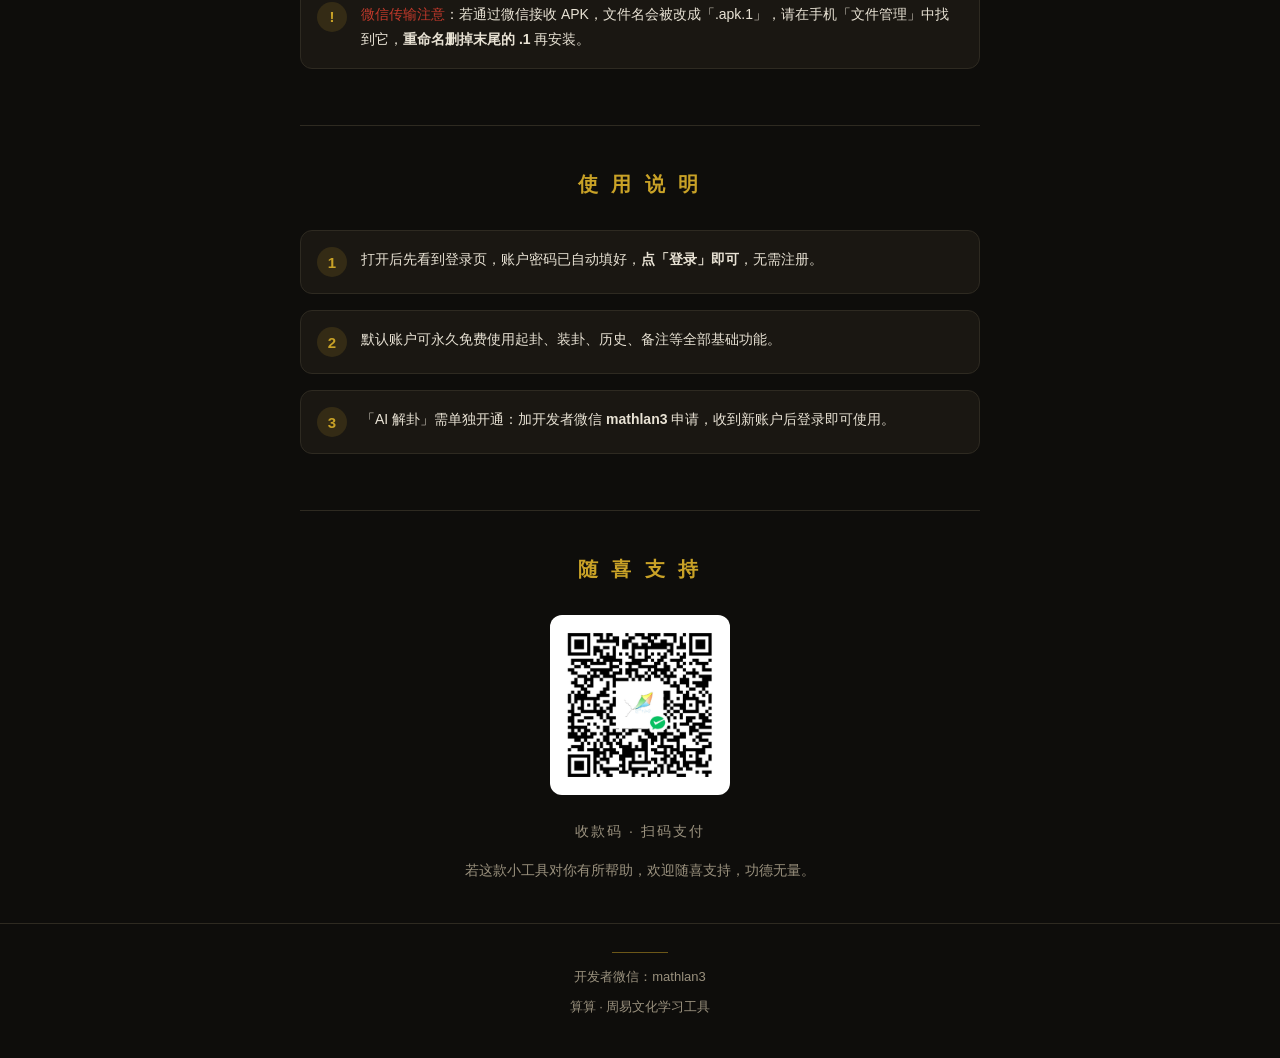
==== commit 0af8aacc: "Add files via upload" ====
--- a/docs/index.html
+++ b/docs/index.html
@@ -108,7 +108,7 @@
 <div class="hero">
   <img src="taiji-icon.png" width="96" height="96" alt="太极" style="border-radius: 50%; margin-bottom: 20px;">
   <h1>算 算</h1>
-  <p class="tagline">口袋里的周易 · 免费六爻排盘工具</p>
+  <p class="tagline">口袋里的周易 · 六爻卜筮工具</p>
   <div class="badges">
     <span class="badge">无需注册</span>
     <span class="badge">无广告</span>
@@ -129,7 +129,7 @@
     <h2>为 何 算 算</h2>
     <div class="feat-grid">
       <div class="feat">
-        <h3><span class="dot">◆</span>专业排盘</h3>
+        <h3><span class="dot">◆</span>专业卜筮</h3>
         <p>六十四卦完整数据，六亲、六神、世应、纳甲地支、变爻一应俱全，本卦之卦同屏对照。</p>
       </div>
       <div class="feat">
@@ -178,7 +178,7 @@
       </div>
       <div class="step">
         <div class="step-num">2</div>
-        <p>默认账户可永久免费使用起卦、排盘、历史、备注等全部基础功能。</p>
+        <p>默认账户可永久免费使用起卦、装卦、历史、备注等全部基础功能。</p>
       </div>
       <div class="step">
         <div class="step-num">3</div>
